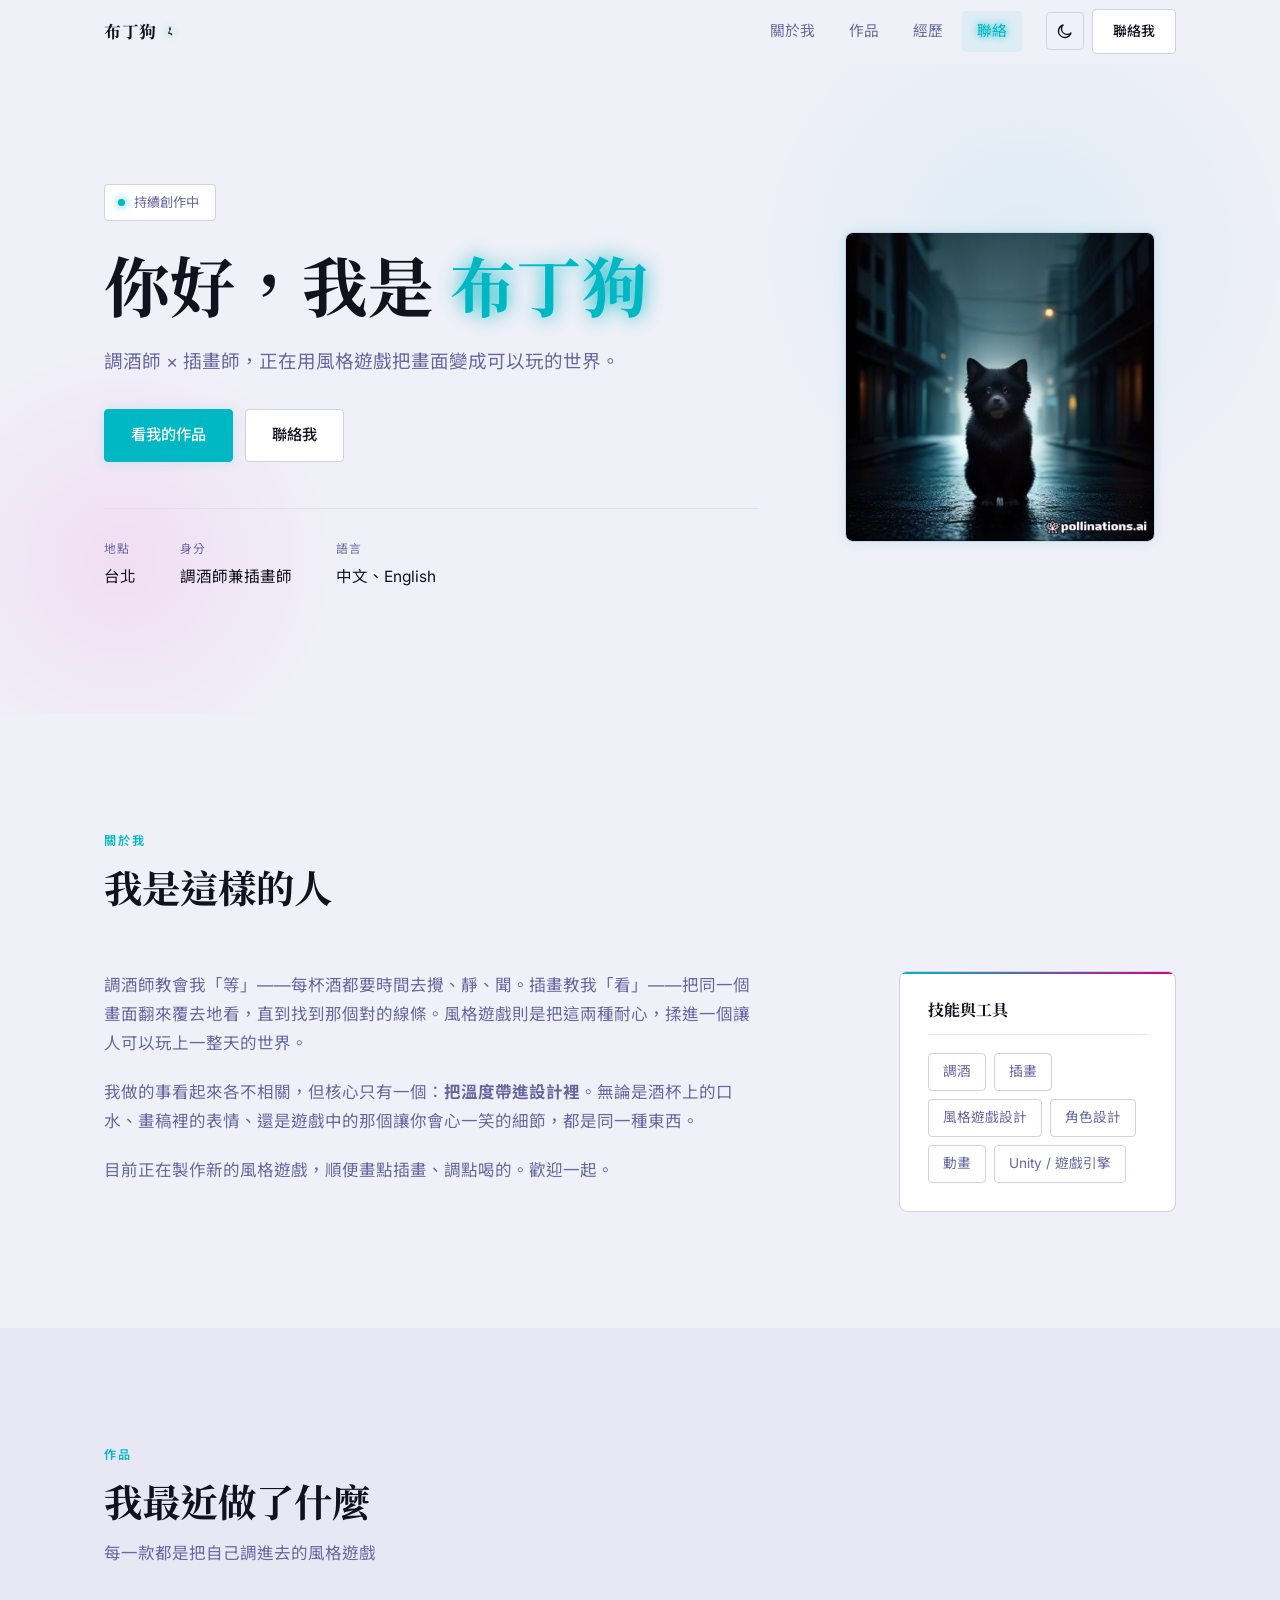
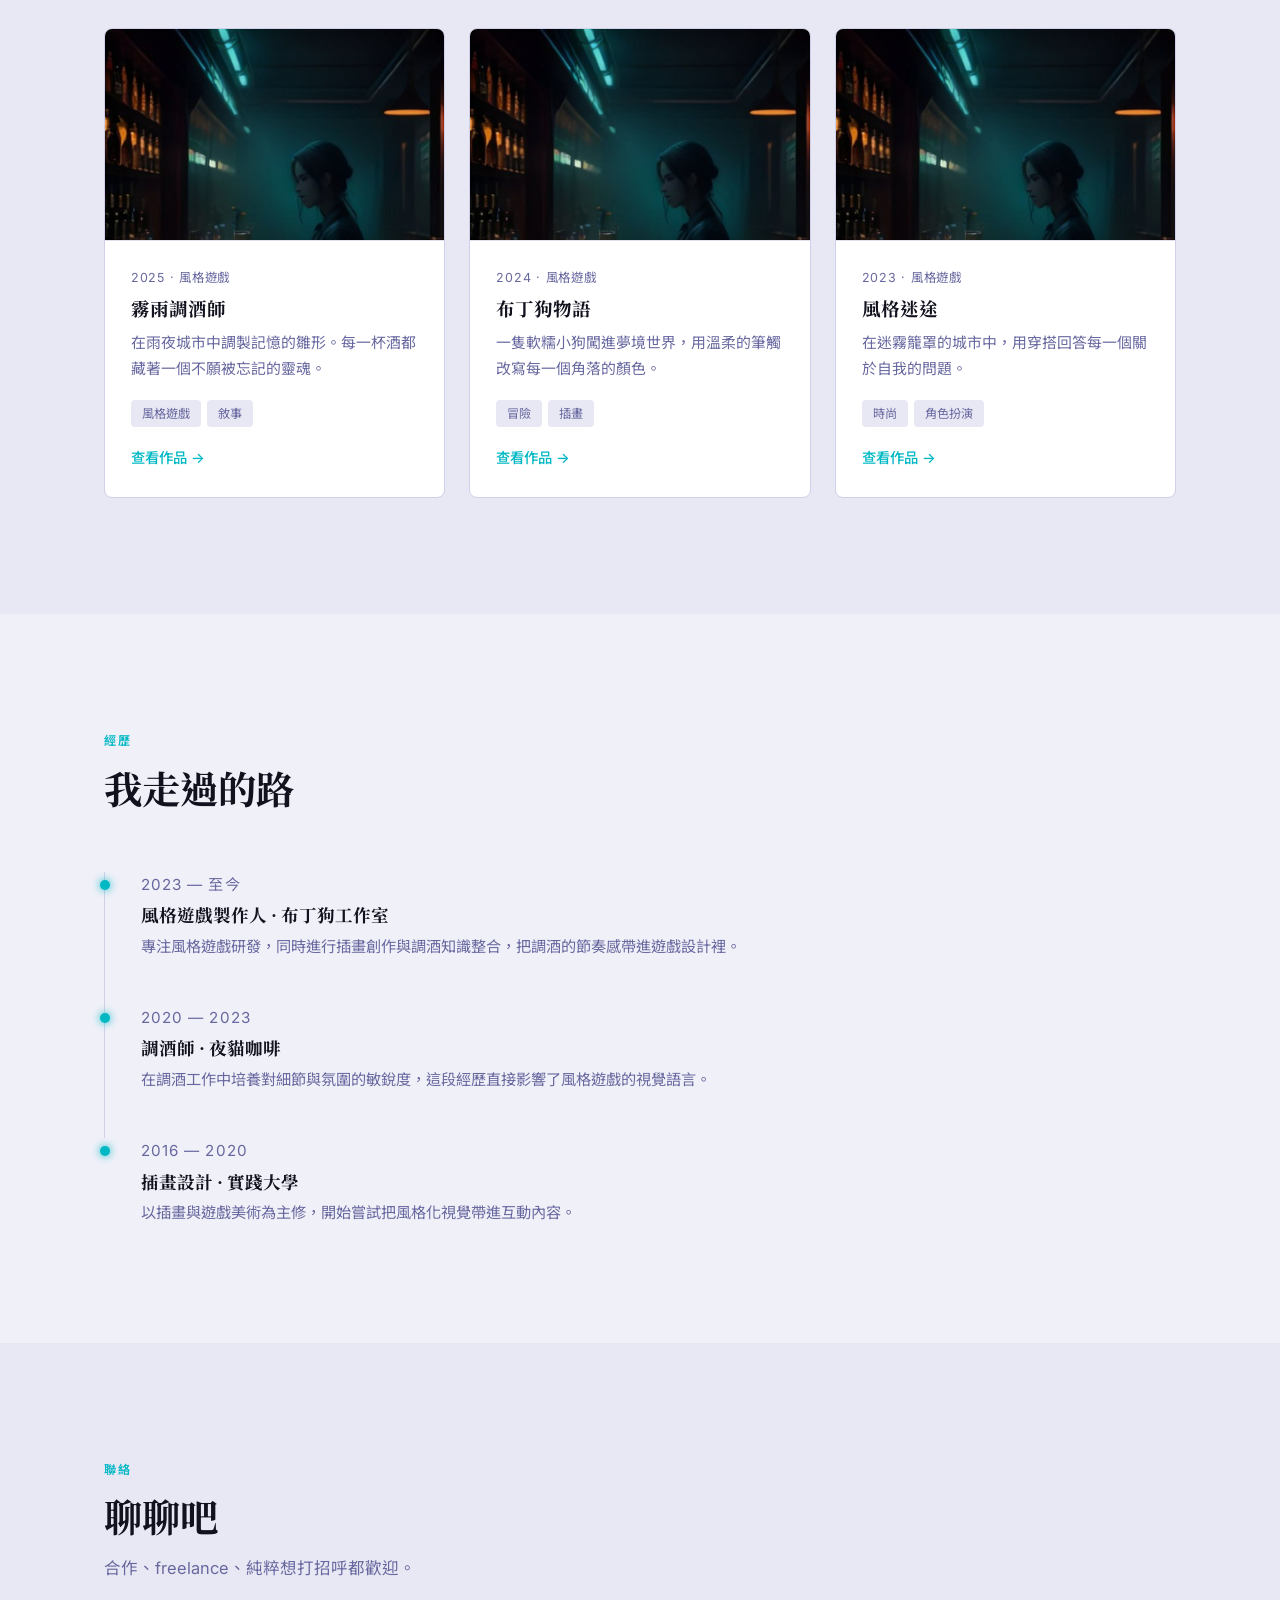
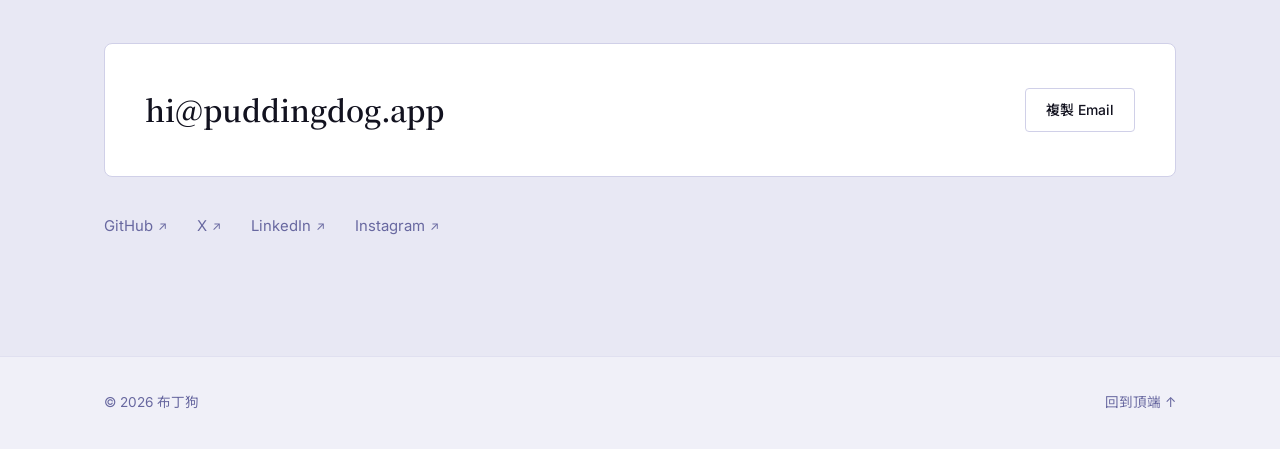
==== v2-cyber.html @ 100fe985 "Deploy personal site" ====
<!DOCTYPE html>
<html lang="zh-Hant" data-theme="dark">
<head>
<meta charset="UTF-8">
<meta name="viewport" content="width=device-width, initial-scale=1">
<title>布丁狗 — 調酒師 × 插畫師，正在用風格遊戲把畫面變成可以玩的世界</title>
<meta name="description" content="調酒師兼插畫師，專注風格遊戲與角色設計。把調酒的溫度、畫畫的耐心，一起煮進每一款遊戲裡。">
<meta name="theme-color" content="#08080f">
<meta property="og:type" content="website">
<meta property="og:title" content="布丁狗 — 調酒師 × 插畫師 × 風格遊戲">
<meta property="og:description" content="調酒師兼插畫師，專注風格遊戲與角色設計。">
<meta property="og:image" content="./assets/og-image.png">
<meta name="twitter:card" content="summary_large_image">
<link rel="icon" href="./assets/favicon.svg" type="image/svg+xml">
<link rel="preconnect" href="https://fonts.googleapis.com">
<link rel="preconnect" href="https://fonts.gstatic.com" crossorigin>
<link href="https://fonts.googleapis.com/css2?family=Inter:wght@400;500;600&family=Noto+Sans+TC:wght@400;500;700&family=Noto+Serif+TC:wght=600;700&display=swap" rel="stylesheet">
<link rel="stylesheet" href="./assets/css/style-v2.css">
<script type="application/ld+json">
{
  "@context": "https://schema.org",
  "@type": "Person",
  "name": "布丁狗",
  "jobTitle": "調酒師 × 插畫師 · 風格遊戲製作",
  "url": "https://puddingdog.app",
  "email": "mailto:hi@puddingdog.app",
  "sameAs": ["https://github.com/puddingdog", "https://www.instagram.com/puddingdog"]
}
</script>
<script>
  (function () {
    try {
      var saved = localStorage.getItem('theme');
      var t = saved || (matchMedia('(prefers-color-scheme: light)').matches ? 'light' : 'dark');
      document.documentElement.setAttribute('data-theme', t);
    } catch (e) {}
  })();
</script>
</head>
<body>
<a class="skip-link" href="#main">跳到主要內容</a>
<header class="nav" id="nav">
  <div class="wrap nav-inner">
    <a class="nav-logo" href="#top" aria-label="回到頂端">
      <span class="nav-logo-mark">布丁狗</span>
      <svg class="paw" viewBox="0 0 24 24" fill="currentColor"><path d="M12 2C9.24 2 7 4.24 7 7c0 1.38.53 2.63 1.38 3.56-.23.5-.42 1.03-.54 1.62A5.01 5.01 0 0 0 5 16.5V18c0 .55.45 1 1 1h2c.55 0 1-.45 1-1v-1.5c0-.28-.22-.5-.5-.5s-.5.22-.5.5V19c0 .55.45 1 1 1h2c.55 0 1-.45 1-1v-1.5c0-.28-.22-.5-.5-.5s-.5.22-.5.5V21c0 .55.45 1 1 1h2c.55 0 1-.45 1-1v-1.5c0-.28-.22-.5-.5-.5s-.5.22-.5.5V18c0-.55-.45-1-1-1h-2c-.55 0-1-.45-1-1v-.5c0-.28-.22-.5-.5-.5s-.5.22-.5.5V17.5c0-.83-.49-1.55-1.23-1.85.16-.59.34-1.12.54-1.62C11.47 9.63 12 8.38 12 7c0-2.76-2.24-5-5-5z"/></svg>
    </a>
    <nav class="nav-links" id="navLinks" aria-label="主要導覽">
      <a href="#about">關於我</a>
      <a href="#work">作品</a>
      <a href="#path">經歷</a>
      <a href="#contact">聯絡</a>
    </nav>
    <div class="nav-actions">
      <button class="icon-btn" id="themeToggle" type="button" aria-label="切換深色／淺色模式">
        <svg class="i-sun" viewBox="0 0 24 24" width="18" height="18" fill="none" stroke="currentColor" stroke-width="1.8" stroke-linecap="round"><circle cx="12" cy="12" r="4.2"/><path d="M12 2.5v2M12 19.5v2M2.5 12h2M19.5 12h2M5.2 5.2l1.4 1.4M17.4 17.4l1.4 1.4M18.8 5.2l-1.4 1.4M6.6 17.4l-1.4 1.4"/></svg>
        <svg class="i-moon" viewBox="0 0 24 24" width="18" height="18" fill="none" stroke="currentColor" stroke-width="1.8" stroke-linecap="round" stroke-linejoin="round"><path d="M20 14.5A8.5 8.5 0 1 1 9.5 4a6.8 6.8 0 0 0 10.5 10.5Z"/></svg>
      </button>
      <a class="btn btn-sm nav-cta" href="#contact">聯絡我</a>
      <button class="icon-btn nav-burger" id="burger" type="button" aria-label="開啟選單" aria-expanded="false">
        <svg viewBox="0 0 24 24" width="20" height="20" fill="none" stroke="currentColor" stroke-width="1.9" stroke-linecap="round"><path d="M4 7h16M4 12h16M4 17h16"/></svg>
      </button>
    </div>
  </div>
</header>
<main id="main">
  <span id="top"></span>
  <section class="hero">
    <div class="wrap hero-inner">
      <div class="hero-text">
        <p class="eyebrow reveal"><span class="dot"></span>持續創作中</p>
        <h1 class="reveal">你好，我是 <em>布丁狗</em></h1>
        <p class="lede reveal">調酒師 × 插畫師，正在用風格遊戲把畫面變成可以玩的世界。</p>
        <div class="hero-actions reveal">
          <a class="btn btn-primary" href="#work">看我的作品</a>
          <a class="btn" href="#contact">聯絡我</a>
        </div>
        <dl class="quick-facts reveal">
          <div><dt>地點</dt><dd>台北</dd></div>
          <div><dt>身分</dt><dd>調酒師兼插畫師</dd></div>
          <div><dt>語言</dt><dd>中文、English</dd></div>
        </dl>
      </div>
      <div class="hero-media reveal">
        <div class="portrait">
          <img src="./assets/portrait_pollen.jpg" alt="布丁狗的大頭照" width="480" height="480">
        </div>
      </div>
    </div>
  </section>
  <section class="section" id="about">
    <div class="wrap">
      <header class="section-head reveal">
        <p class="kicker">關於我</p>
        <h2>我是這樣的人</h2>
      </header>
      <div class="about-grid">
        <div class="prose reveal">
          <p>調酒師教會我「等」——每杯酒都要時間去攪、靜、聞。插畫教我「看」——把同一個畫面翻來覆去地看，直到找到那個對的線條。風格遊戲則是把這兩種耐心，揉進一個讓人可以玩上一整天的世界。</p>
          <p>我做的事看起來各不相關，但核心只有一個：<strong>把溫度帶進設計裡</strong>。無論是酒杯上的口水、畫稿裡的表情、還是遊戲中的那個讓你會心一笑的細節，都是同一種東西。</p>
          <p>目前正在製作新的風格遊戲，順便畫點插畫、調點喝的。歡迎一起。</p>
        </div>
        <aside class="skills-card reveal">
          <h3>技能與工具</h3>
          <ul class="chips">
            <li>調酒</li>
            <li>插畫</li>
            <li>風格遊戲設計</li>
            <li>角色設計</li>
            <li>動畫</li>
            <li>Unity / 遊戲引擎</li>
          </ul>
        </aside>
      </div>
    </div>
  </section>
  <section class="section section-alt" id="work">
    <div class="wrap">
      <header class="section-head reveal">
        <p class="kicker">作品</p>
        <h2>我最近做了什麼</h2>
        <p class="section-sub">每一款都是把自己調進去的風格遊戲</p>
      </header>
      <div class="work-grid">
        <article class="work-card reveal">
          <div class="work-thumb"><img src="./assets/work1.jpg" alt="霧雨調酒師" width="640" height="360"></div>
          <div class="work-body">
            <p class="work-meta">2025 · 風格遊戲</p>
            <h3>霧雨調酒師</h3>
            <p class="work-desc">在雨夜城市中調製記憶的雛形。每一杯酒都藏著一個不願被忘記的靈魂。</p>
            <div class="tags"><span>風格遊戲</span><span>敘事</span></div>
            <a class="work-link" href="https://【你的連結】" target="_blank" rel="noopener">查看作品 →</a>
          </div>
        </article>
        <article class="work-card reveal">
          <div class="work-thumb"><img src="./assets/work2.jpg" alt="布丁狗物語" width="640" height="360"></div>
          <div class="work-body">
            <p class="work-meta">2024 · 風格遊戲</p>
            <h3>布丁狗物語</h3>
            <p class="work-desc">一隻軟糯小狗闖進夢境世界，用溫柔的筆觸改寫每一個角落的顏色。</p>
            <div class="tags"><span>冒險</span><span>插畫</span></div>
            <a class="work-link" href="https://【你的連結】" target="_blank" rel="noopener">查看作品 →</a>
          </div>
        </article>
        <article class="work-card reveal">
          <div class="work-thumb"><img src="./assets/work3.jpg" alt="風格迷途" width="640" height="360"></div>
          <div class="work-body">
            <p class="work-meta">2023 · 風格遊戲</p>
            <h3>風格迷途</h3>
            <p class="work-desc">在迷霧籠罩的城市中，用穿搭回答每一個關於自我的問題。</p>
            <div class="tags"><span>時尚</span><span>角色扮演</span></div>
            <a class="work-link" href="https://【你的連結】" target="_blank" rel="noopener">查看作品 →</a>
          </div>
        </article>
      </div>
    </div>
  </section>
  <section class="section" id="path">
    <div class="wrap">
      <header class="section-head reveal">
        <p class="kicker">經歷</p>
        <h2>我走過的路</h2>
      </header>
      <ol class="timeline">
        <li class="reveal">
          <p class="tl-when">2023 — 至今</p>
          <h3>風格遊戲製作人 · 布丁狗工作室</h3>
          <p>專注風格遊戲研發，同時進行插畫創作與調酒知識整合，把調酒的節奏感帶進遊戲設計裡。</p>
        </li>
        <li class="reveal">
          <p class="tl-when">2020 — 2023</p>
          <h3>調酒師 · 夜貓咖啡</h3>
          <p>在調酒工作中培養對細節與氛圍的敏銳度，這段經歷直接影響了風格遊戲的視覺語言。</p>
        </li>
        <li class="reveal">
          <p class="tl-when">2016 — 2020</p>
          <h3>插畫設計 · 實踐大學</h3>
          <p>以插畫與遊戲美術為主修，開始嘗試把風格化視覺帶進互動內容。</p>
        </li>
      </ol>
    </div>
  </section>
  <section class="section section-alt" id="contact">
    <div class="wrap">
      <header class="section-head reveal">
        <p class="kicker">聯絡</p>
        <h2>聊聊吧</h2>
        <p class="section-sub">合作、freelance、純粹想打招呼都歡迎。</p>
      </header>
      <div class="contact-card reveal">
        <a class="email-link" href="mailto:hi@puddingdog.app" id="email">hi@puddingdog.app</a>
        <button class="btn btn-sm" type="button" data-copy="hi@puddingdog.app">複製 Email</button>
      </div>
      <ul class="socials reveal">
        <li><a href="https://github.com/puddingdog" target="_blank" rel="noopener">GitHub<span aria-hidden="true">↗</span></a></li>
        <li><a href="https://x.com/puddingdog" target="_blank" rel="noopener">X<span aria-hidden="true">↗</span></a></li>
        <li><a href="https://linkedin.com/in/puddingdog" target="_blank" rel="noopener">LinkedIn<span aria-hidden="true">↗</span></a></li>
        <li><a href="https://instagram.com/puddingdog" target="_blank" rel="noopener">Instagram<span aria-hidden="true">↗</span></a></li>
      </ul>
    </div>
  </section>
</main>
<footer class="footer">
  <div class="wrap footer-inner">
    <p>© <span id="year">2026</span> 布丁狗</p>
    <a href="#top" class="to-top">回到頂端 ↑</a>
  </div>
</footer>
<script src="./assets/js/main.js"></script>
</body>
</html>
---- assets/css/style-v2.css ----
/* ═══════════════════════════════════════════════
   V2 — 賽博龐克 Neon Cyberpunk
   霓虹光暈 × 暗色背景 × 未來感
   ═══════════════════════════════════════════════ */

:root {
  --font-display: "Noto Serif TC", Georgia, serif;
  --font-sans: "Inter", "Noto Sans TC", system-ui, sans-serif;
  --wrap: 1120px;
  --radius: 4px;
  --radius-lg: 8px;
  --nav-h: 64px;
  --ease: cubic-bezier(0.22, 1, 0.36, 1);
}

[data-theme="dark"] {
  --bg: #08080f;
  --bg-alt: #0d0d18;
  --surface: #12121f;
  --border: #1e1e35;
  --border-soft: #16162a;
  --text: #e8e8f0;
  --muted: #7878a0;
  --accent: #00f0ff;
  --accent-alt: #ff00aa;
  --accent-ink: #08080f;
  --accent-soft: rgba(0, 240, 255, 0.1);
  --glow: 0 0 20px rgba(0, 240, 255, 0.3), 0 0 60px rgba(0, 240, 255, 0.1);
  --glow-alt: 0 0 20px rgba(255, 0, 170, 0.3), 0 0 60px rgba(255, 0, 170, 0.1);
}

[data-theme="light"] {
  --bg: #f0f0f8;
  --bg-alt: #e8e8f4;
  --surface: #ffffff;
  --border: #d0d0e8;
  --border-soft: #e0e0f0;
  --text: #12121f;
  --muted: #6868a0;
  --accent: #00b8c4;
  --accent-alt: #d40088;
  --accent-ink: #ffffff;
  --accent-soft: rgba(0, 184, 196, 0.08);
  --glow: 0 0 12px rgba(0, 184, 196, 0.15);
  --glow-alt: 0 0 12px rgba(212, 0, 136, 0.15);
}

*, *::before, *::after { box-sizing: border-box; }
html { scroll-behavior: smooth; scroll-padding-top: calc(var(--nav-h) + 20px); }
body {
  margin: 0;
  background: var(--bg);
  color: var(--text);
  font-family: var(--font-sans);
  font-size: 16.5px;
  line-height: 1.75;
  -webkit-font-smoothing: antialiased;
  overflow-x: hidden;
  transition: background 0.4s, color 0.4s;
}

h1, h2, h3 {
  font-family: var(--font-display);
  font-weight: 700;
  line-height: 1.25;
  margin: 0;
}
p { margin: 0; }
a { color: inherit; text-decoration: none; }
img { max-width: 100%; display: block; }
button { font: inherit; color: inherit; }
::selection { background: var(--accent); color: var(--accent-ink); }
:focus-visible { outline: 2px solid var(--accent); outline-offset: 3px; }

.skip-link { position: absolute; left: -9999px; top: 0; z-index: 999; background: var(--accent); color: var(--accent-ink); padding: 10px 16px; }
.skip-link:focus { left: 0; }

.wrap { width: 100%; max-width: var(--wrap); margin-inline: auto; padding-inline: 24px; }

/* ── 導覽列 ── */
.nav {
  position: sticky; top: 0; z-index: 100; height: var(--nav-h);
  display: flex; align-items: center;
  background: color-mix(in srgb, var(--bg) 80%, transparent);
  backdrop-filter: blur(16px);
  border-bottom: 1px solid transparent;
  transition: border-color 0.3s;
}
.nav.is-stuck { border-bottom-color: var(--border); }
.nav-inner { display: flex; align-items: center; gap: 24px; }
.nav-logo {
  font-family: var(--font-display); font-weight: 700; font-size: 1.05rem;
  letter-spacing: 0.04em; margin-right: auto;
  display: flex; align-items: center; gap: 9px;
}
.nav-logo .paw { width: 10px; height: 10px; opacity: 0.85; filter: drop-shadow(0 0 4px var(--accent)); }
.nav-links { display: flex; gap: 4px; list-style: none; margin: 0; padding: 0; }
.nav-links a {
  display: block; padding: 8px 15px; font-size: 0.92rem;
  color: var(--muted); border-radius: var(--radius);
  transition: color 0.2s, background 0.2s, text-shadow 0.2s;
}
.nav-links a:hover { color: var(--text); text-shadow: 0 0 8px var(--accent); }
.nav-links a.is-active { color: var(--accent); background: var(--accent-soft); text-shadow: 0 0 8px var(--accent); }
.nav-actions { display: flex; align-items: center; gap: 8px; }
.icon-btn {
  display: grid; place-items: center; width: 38px; height: 38px;
  border: 1px solid var(--border); border-radius: var(--radius);
  background: transparent; cursor: pointer;
  transition: border-color 0.2s, box-shadow 0.2s;
}
.icon-btn:hover { border-color: var(--accent); box-shadow: var(--glow); }
[data-theme="dark"] .i-sun { display: block; }
[data-theme="dark"] .i-moon { display: none; }
[data-theme="light"] .i-sun { display: none; }
[data-theme="light"] .i-moon { display: block; }
.nav-burger { display: none; }

/* ── 按鈕 ── */
.btn {
  display: inline-flex; align-items: center; justify-content: center; gap: 8px;
  padding: 12px 26px; border: 1px solid var(--border); border-radius: var(--radius);
  background: var(--surface); color: var(--text); font-size: 0.95rem; font-weight: 500;
  text-decoration: none; cursor: pointer;
  transition: transform 0.25s var(--ease), border-color 0.2s, box-shadow 0.2s;
}
.btn:hover { border-color: var(--accent); transform: translateY(-2px); box-shadow: var(--glow); }
.btn-sm { padding: 9px 20px; font-size: 0.87rem; }
.btn-primary { background: var(--accent); border-color: var(--accent); color: var(--accent-ink); box-shadow: var(--glow); }
.btn-primary:hover { filter: brightness(1.1); }

/* ── 主視覺 ── */
.hero {
  position: relative; padding: clamp(60px, 10vw, 120px) 0 clamp(70px, 10vw, 124px);
  overflow: hidden;
}
.hero::before {
  content: ""; position: absolute; top: -20%; right: -5%;
  width: 50vw; height: 50vw; max-width: 700px; max-height: 700px;
  background: radial-gradient(circle, var(--accent-soft), transparent 65%);
  pointer-events: none; z-index: 0;
}
.hero::after {
  content: ""; position: absolute; bottom: -15%; left: -10%;
  width: 40vw; height: 40vw; max-width: 500px; max-height: 500px;
  background: radial-gradient(circle, rgba(255, 0, 170, 0.08), transparent 60%);
  pointer-events: none; z-index: 0;
}
.hero-inner {
  position: relative; z-index: 1;
  display: grid; grid-template-columns: minmax(0, 1.3fr) minmax(0, 0.7fr);
  gap: clamp(32px, 5vw, 72px); align-items: center;
}
.eyebrow {
  display: inline-flex; align-items: center; gap: 9px; margin-bottom: 22px;
  padding: 6px 16px 6px 13px; border: 1px solid var(--border);
  border-radius: var(--radius); background: var(--surface);
  color: var(--muted); font-size: 0.82rem;
}
.eyebrow .dot {
  width: 7px; height: 7px; border-radius: 50%;
  background: var(--accent); box-shadow: 0 0 8px var(--accent);
  animation: pulse 2.6s ease-in-out infinite;
}
@keyframes pulse { 50% { box-shadow: 0 0 16px var(--accent); } }
.hero h1 { font-size: clamp(2.2rem, 6vw, 4.1rem); margin-bottom: 20px; }
.hero h1 em { font-style: normal; color: var(--accent); text-shadow: 0 0 20px var(--accent); }
.lede { max-width: 34em; font-size: clamp(1.02rem, 1.5vw, 1.16rem); color: var(--muted); margin-bottom: 32px; }
.hero-actions { display: flex; flex-wrap: wrap; gap: 12px; }
.quick-facts {
  display: flex; flex-wrap: wrap; gap: 14px 44px; margin: 46px 0 0;
  padding-top: 30px; border-top: 1px solid var(--border-soft);
}
.quick-facts dt { font-size: 0.74rem; letter-spacing: 0.1em; color: var(--muted); text-transform: uppercase; margin-bottom: 3px; }
.quick-facts dd { margin: 0; font-size: 0.97rem; }
.hero-media { display: flex; justify-content: center; }
.portrait {
  position: relative; width: min(310px, 68vw); aspect-ratio: 1;
  border-radius: var(--radius-lg); border: 1px solid var(--border);
  background: var(--surface); overflow: hidden; display: grid; place-items: center;
  box-shadow: var(--glow);
}
.portrait img { width: 100%; height: 100%; object-fit: cover; }

/* ── 區塊 ── */
.section { padding: clamp(68px, 10vw, 116px) 0; }
.section-alt { background: var(--bg-alt); }
.section-head { max-width: 44em; margin-bottom: clamp(36px, 5vw, 60px); }
.kicker { font-size: 0.76rem; font-weight: 600; letter-spacing: 0.16em; text-transform: uppercase; color: var(--accent); margin-bottom: 12px; }
.section-head h2 { font-size: clamp(1.6rem, 3.4vw, 2.4rem); }
.section-sub { margin-top: 14px; color: var(--muted); }

/* ── 關於 ── */
.about-grid { display: grid; grid-template-columns: minmax(0, 1.45fr) minmax(0, 0.55fr); gap: clamp(28px, 5vw, 64px); align-items: start; }
.prose p { color: var(--muted); margin-bottom: 20px; max-width: 40em; }
.prose p:last-child { margin-bottom: 0; }
.skills-card {
  padding: 28px; border: 1px solid var(--border); border-radius: var(--radius-lg);
  background: var(--surface); position: relative; overflow: hidden;
}
.skills-card::before {
  content: ""; position: absolute; top: 0; left: 0; width: 100%; height: 2px;
  background: linear-gradient(90deg, var(--accent), var(--accent-alt));
}
.skills-card h3 { font-size: 1rem; margin-bottom: 18px; padding-bottom: 14px; border-bottom: 1px solid var(--border-soft); }
.chips { display: flex; flex-wrap: wrap; gap: 8px; list-style: none; margin: 0; padding: 0; }
.chips li {
  padding: 6px 14px; border: 1px solid var(--border); border-radius: var(--radius);
  font-size: 0.85rem; color: var(--muted);
  transition: border-color 0.2s, color 0.2s, box-shadow 0.2s;
}
.chips li:hover { border-color: var(--accent); color: var(--text); box-shadow: var(--glow); }

/* ── 作品 ── */
.work-grid { display: grid; grid-template-columns: repeat(auto-fit, minmax(280px, 1fr)); gap: 24px; }
.work-card {
  display: flex; flex-direction: column; border: 1px solid var(--border);
  border-radius: var(--radius-lg); background: var(--surface); overflow: hidden;
  transition: transform 0.3s var(--ease), border-color 0.3s, box-shadow 0.3s;
}
.work-card:hover { transform: translateY(-5px); border-color: var(--accent); box-shadow: var(--glow); }
.work-thumb { aspect-ratio: 16 / 10; display: grid; place-items: center; background: var(--bg-alt); border-bottom: 1px solid var(--border-soft); overflow: hidden; }
.work-thumb img { width: 100%; height: 100%; object-fit: cover; }
.work-body { display: flex; flex-direction: column; flex: 1; padding: 26px; }
.work-meta { font-size: 0.78rem; letter-spacing: 0.06em; color: var(--muted); margin-bottom: 8px; }
.work-card h3 { font-size: 1.16rem; margin-bottom: 10px; }
.work-desc { font-size: 0.93rem; color: var(--muted); margin-bottom: 18px; }
.tags { display: flex; flex-wrap: wrap; gap: 6px; margin: auto 0 18px; }
.tags span { padding: 3px 11px; border-radius: var(--radius); background: var(--bg-alt); color: var(--muted); font-size: 0.76rem; }
.work-link { align-self: flex-start; font-size: 0.9rem; font-weight: 500; color: var(--accent); text-decoration: none; border-bottom: 1px solid transparent; transition: border-color 0.2s; }
.work-link:hover { border-bottom-color: var(--accent); }

/* ── 經歷 ── */
.timeline { list-style: none; margin: 0; padding: 0; max-width: 46em; }
.timeline li { position: relative; padding: 0 0 44px 36px; border-left: 1px solid var(--border); }
.timeline li:last-child { padding-bottom: 0; border-left-color: transparent; }
.timeline li::before {
  content: ""; position: absolute; left: -5px; top: 8px;
  width: 10px; height: 10px; border-radius: 50%;
  background: var(--accent); box-shadow: 0 0 8px var(--accent);
}
.tl-when { font-size: 0.8rem; letter-spacing: 0.07em; color: var(--muted); margin-bottom: 6px; }
.timeline h3 { font-size: 1.1rem; margin-bottom: 8px; }
.timeline p { color: var(--muted); font-size: 0.95rem; }

/* ── 聯絡 ── */
.contact-card {
  display: flex; flex-wrap: wrap; align-items: center; gap: 18px;
  padding: clamp(26px, 4vw, 40px); border: 1px solid var(--border);
  border-radius: var(--radius-lg); background: var(--surface);
}
.email-link {
  flex: 1; min-width: 0; font-family: var(--font-display);
  font-size: clamp(1.1rem, 3.2vw, 1.85rem); font-weight: 600;
  text-decoration: none; word-break: break-all; transition: color 0.2s, text-shadow 0.2s;
}
.email-link:hover { color: var(--accent); text-shadow: 0 0 12px var(--accent); }
.socials { display: flex; flex-wrap: wrap; gap: 10px 30px; list-style: none; margin: 34px 0 0; padding: 0; }
.socials a { display: inline-flex; align-items: center; gap: 5px; color: var(--muted); font-size: 0.93rem; text-decoration: none; transition: color 0.2s, text-shadow 0.2s; }
.socials a:hover { color: var(--accent); text-shadow: 0 0 8px var(--accent); }
.socials span { font-size: 0.8em; }

/* ── 頁尾 ── */
.footer { padding: 34px 0; border-top: 1px solid var(--border-soft); font-size: 0.85rem; color: var(--muted); }
.footer-inner { display: flex; justify-content: space-between; align-items: center; gap: 16px; }
.to-top { text-decoration: none; transition: color 0.2s; }
.to-top:hover { color: var(--accent); }

/* ── 動畫 ── */
.reveal { opacity: 0; transform: translateY(24px); transition: opacity 0.7s var(--ease), transform 0.7s var(--ease); }
.reveal.is-in { opacity: 1; transform: none; }

/* ── 響應式 ── */
@media (max-width: 900px) {
  .hero-inner { grid-template-columns: 1fr; }
  .hero-media { order: -1; }
  .portrait { width: min(190px, 46vw); }
  .about-grid { grid-template-columns: 1fr; }
  .skills-card { max-width: 480px; }
}
@media (max-width: 720px) {
  body { font-size: 16px; }
  .nav-burger { display: grid; }
  .nav-links {
    position: fixed; inset: var(--nav-h) 0 auto 0; flex-direction: column; gap: 0;
    padding: 12px 24px 24px; background: var(--bg); border-bottom: 1px solid var(--border);
    transform: translateY(-8px); opacity: 0; pointer-events: none;
    transition: opacity 0.25s, transform 0.25s var(--ease);
  }
  .nav-links.is-open { opacity: 1; transform: none; pointer-events: auto; }
  .nav-links a { padding: 14px 0; border-bottom: 1px solid var(--border-soft); border-radius: 0; }
  .nav-links li:last-child a { border-bottom: 0; }
  .nav-cta { display: none; }
  .quick-facts { gap: 22px 36px; }
  .contact-card { flex-direction: column; align-items: flex-start; }
  .footer-inner { flex-direction: column; align-items: flex-start; gap: 8px; }
}
@media (prefers-reduced-motion: reduce) {
  html { scroll-behavior: auto; }
  *, *::before, *::after { animation-duration: 0.01ms !important; transition-duration: 0.01ms !important; }
  .reveal { opacity: 1; transform: none; }
}
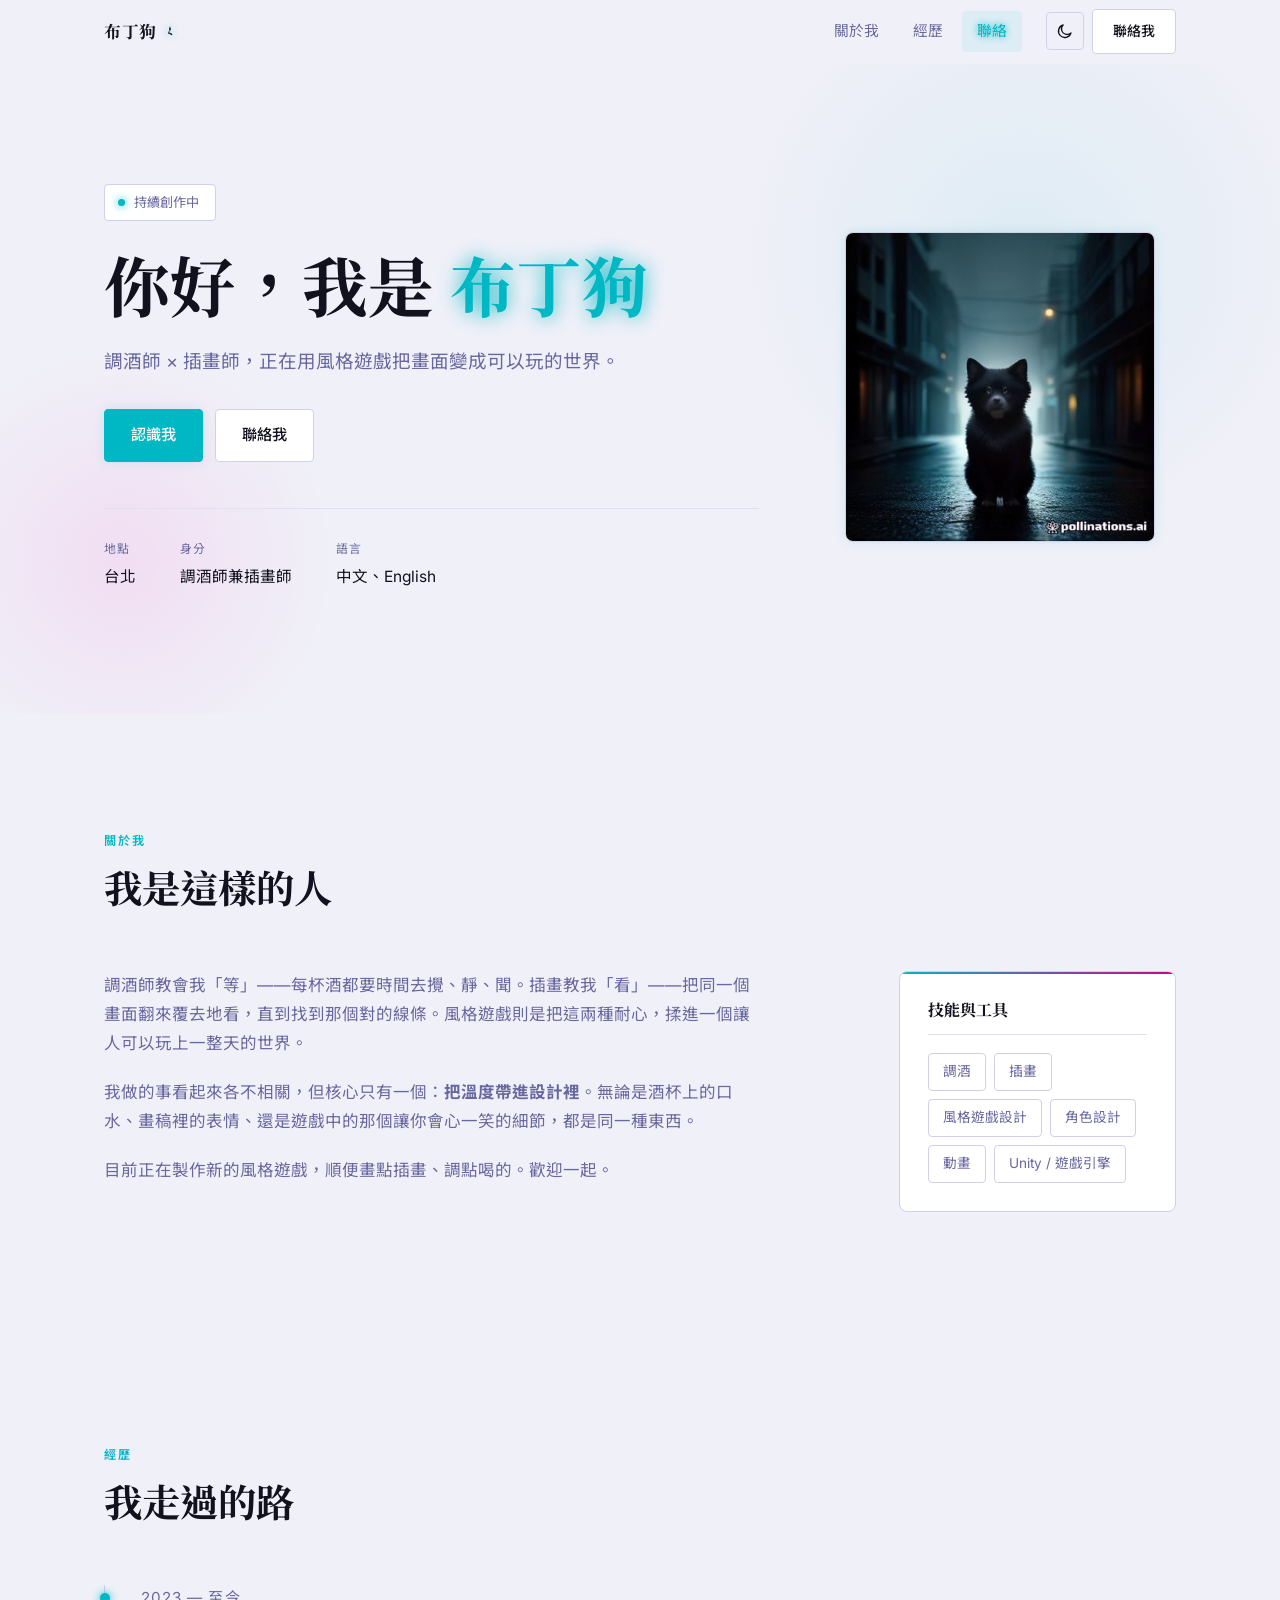
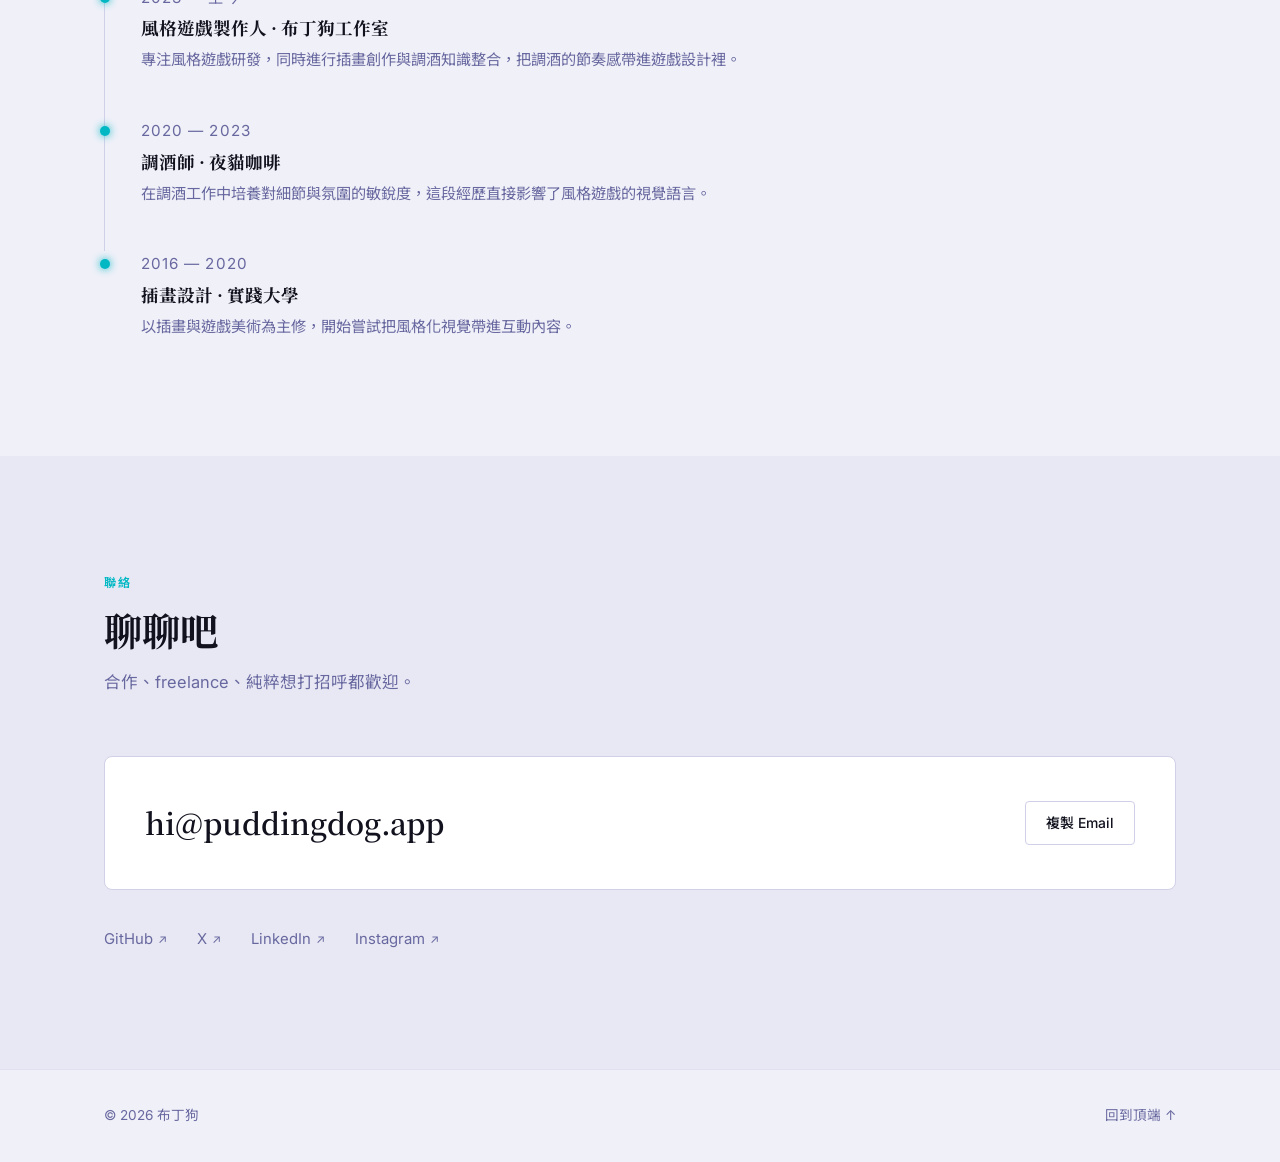
==== commit ab904cf6: "Remove placeholder works section" ====
--- a/v2-cyber.html
+++ b/v2-cyber.html
@@ -47,7 +47,6 @@
     </a>
     <nav class="nav-links" id="navLinks" aria-label="主要導覽">
       <a href="#about">關於我</a>
-      <a href="#work">作品</a>
       <a href="#path">經歷</a>
       <a href="#contact">聯絡</a>
     </nav>
@@ -72,7 +71,7 @@
         <h1 class="reveal">你好，我是 <em>布丁狗</em></h1>
         <p class="lede reveal">調酒師 × 插畫師，正在用風格遊戲把畫面變成可以玩的世界。</p>
         <div class="hero-actions reveal">
-          <a class="btn btn-primary" href="#work">看我的作品</a>
+          <a class="btn btn-primary" href="#about">認識我</a>
           <a class="btn" href="#contact">聯絡我</a>
         </div>
         <dl class="quick-facts reveal">
@@ -111,47 +110,6 @@
             <li>Unity / 遊戲引擎</li>
           </ul>
         </aside>
-      </div>
-    </div>
-  </section>
-  <section class="section section-alt" id="work">
-    <div class="wrap">
-      <header class="section-head reveal">
-        <p class="kicker">作品</p>
-        <h2>我最近做了什麼</h2>
-        <p class="section-sub">每一款都是把自己調進去的風格遊戲</p>
-      </header>
-      <div class="work-grid">
-        <article class="work-card reveal">
-          <div class="work-thumb"><img src="./assets/work1.jpg" alt="霧雨調酒師" width="640" height="360"></div>
-          <div class="work-body">
-            <p class="work-meta">2025 · 風格遊戲</p>
-            <h3>霧雨調酒師</h3>
-            <p class="work-desc">在雨夜城市中調製記憶的雛形。每一杯酒都藏著一個不願被忘記的靈魂。</p>
-            <div class="tags"><span>風格遊戲</span><span>敘事</span></div>
-            <a class="work-link" href="https://【你的連結】" target="_blank" rel="noopener">查看作品 →</a>
-          </div>
-        </article>
-        <article class="work-card reveal">
-          <div class="work-thumb"><img src="./assets/work2.jpg" alt="布丁狗物語" width="640" height="360"></div>
-          <div class="work-body">
-            <p class="work-meta">2024 · 風格遊戲</p>
-            <h3>布丁狗物語</h3>
-            <p class="work-desc">一隻軟糯小狗闖進夢境世界，用溫柔的筆觸改寫每一個角落的顏色。</p>
-            <div class="tags"><span>冒險</span><span>插畫</span></div>
-            <a class="work-link" href="https://【你的連結】" target="_blank" rel="noopener">查看作品 →</a>
-          </div>
-        </article>
-        <article class="work-card reveal">
-          <div class="work-thumb"><img src="./assets/work3.jpg" alt="風格迷途" width="640" height="360"></div>
-          <div class="work-body">
-            <p class="work-meta">2023 · 風格遊戲</p>
-            <h3>風格迷途</h3>
-            <p class="work-desc">在迷霧籠罩的城市中，用穿搭回答每一個關於自我的問題。</p>
-            <div class="tags"><span>時尚</span><span>角色扮演</span></div>
-            <a class="work-link" href="https://【你的連結】" target="_blank" rel="noopener">查看作品 →</a>
-          </div>
-        </article>
       </div>
     </div>
   </section>
